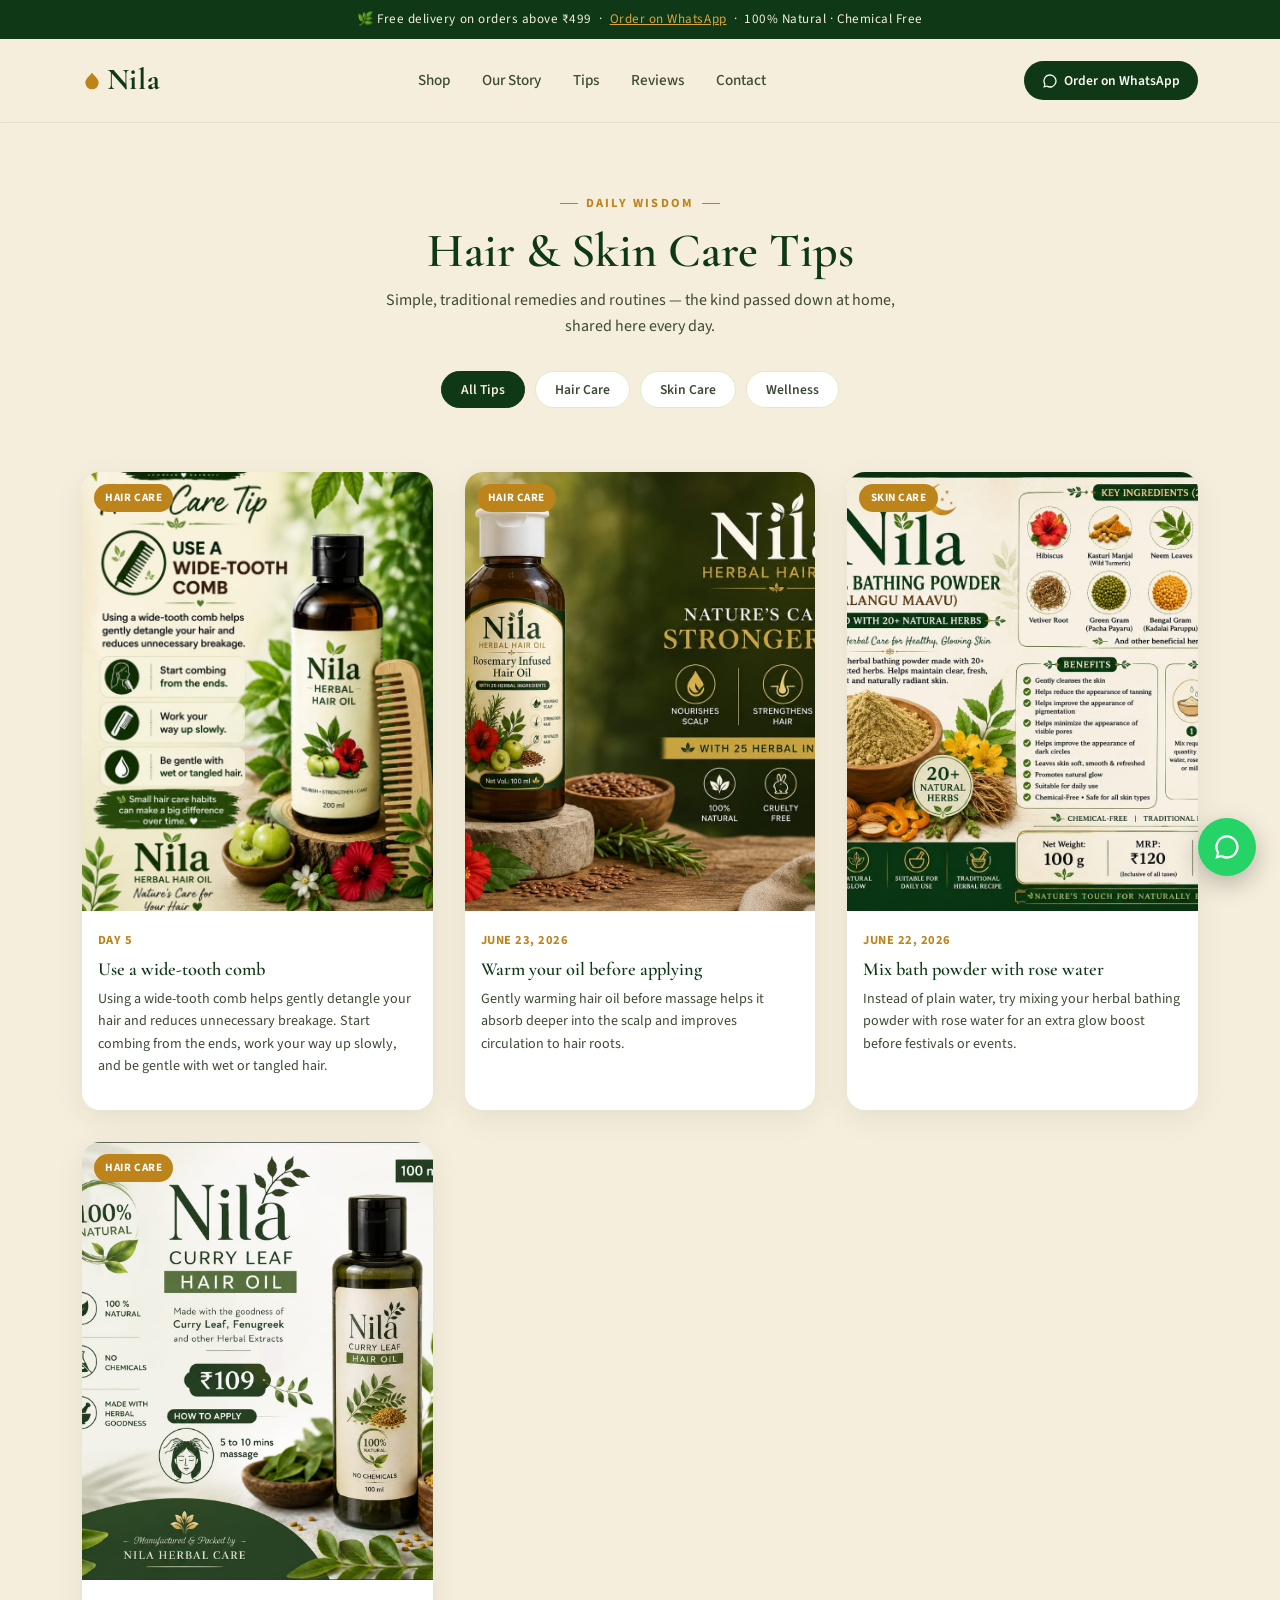
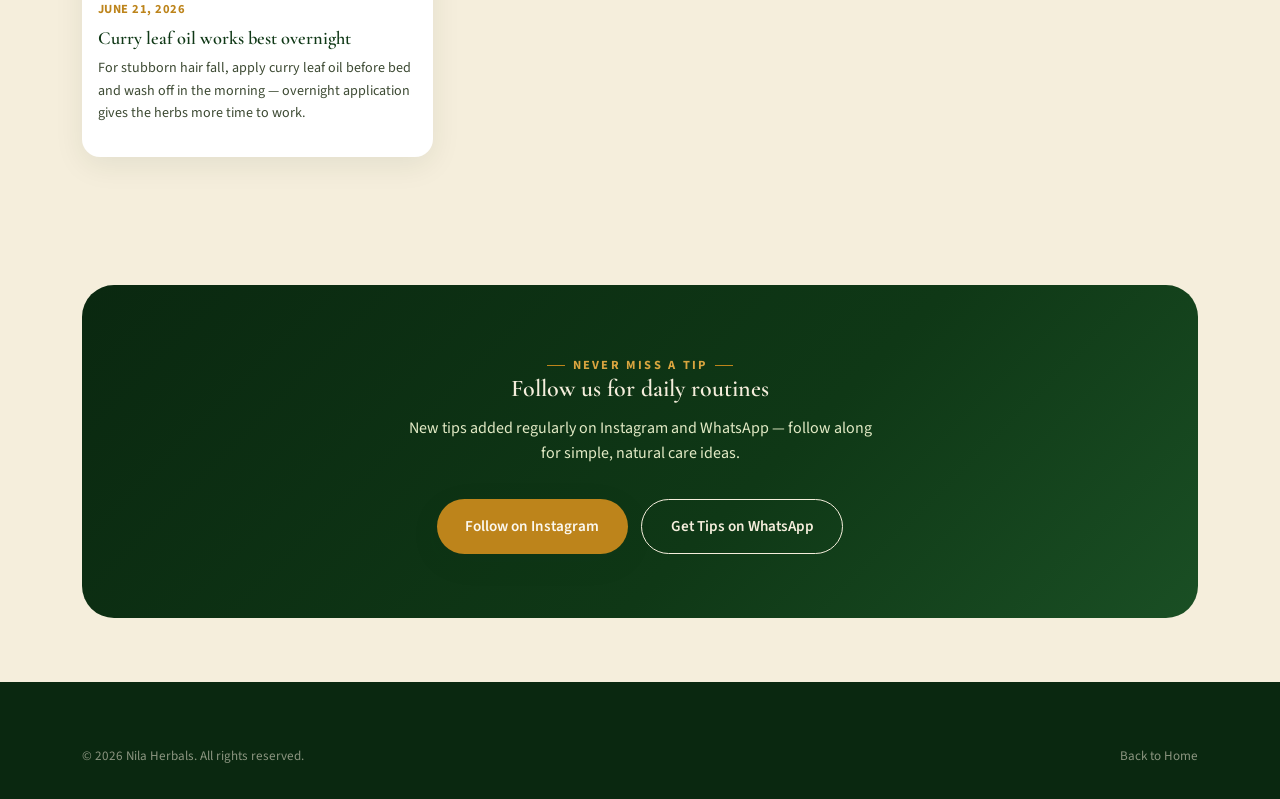
==== tips.html @ 431df072 "Add config.js for centralized contact details, add Contact page with Netlify form, add email to foot" ====
<!DOCTYPE html>
<html lang="en">
<head>
<meta charset="UTF-8">
<meta name="viewport" content="width=device-width, initial-scale=1.0">
<title>Hair & Skin Care Tips | Nila Herbals</title>
<meta name="description" content="Daily natural hair care and skin care tips from Nila Herbals — traditional Ayurvedic wisdom for modern life.">

<link rel="icon" type="image/svg+xml" href="favicon.svg">
<link rel="preconnect" href="https://fonts.googleapis.com">
<link rel="preconnect" href="https://fonts.gstatic.com" crossorigin>
<link href="https://fonts.googleapis.com/css2?family=Cormorant+Garamond:ital,wght@0,500;0,600;0,700;1,500&family=Source+Sans+3:wght@400;500;600;700&display=swap" rel="stylesheet">
<link rel="stylesheet" href="assets/css/style.css">

<style>
  .tips-hero { padding: var(--space-lg) 0 var(--space-md); text-align: center; }
  .tip-filter {
    display: flex; justify-content: center; gap: 0.6rem; flex-wrap: wrap;
    margin-bottom: var(--space-lg);
  }
  .filter-btn {
    padding: 0.5rem 1.2rem; border-radius: 100px;
    border: 1.5px solid var(--sage); background: var(--white);
    font-size: 0.85rem; font-weight: 600; color: var(--ink-soft);
    transition: all 0.2s ease;
  }
  .filter-btn.active, .filter-btn:hover { background: var(--forest); color: var(--cream); border-color: var(--forest); }

  .tips-grid {
    display: grid; grid-template-columns: repeat(3, 1fr); gap: var(--space-md);
  }
  .tip-card {
    background: var(--white); border-radius: var(--radius); overflow: hidden;
    box-shadow: var(--shadow-soft); transition: transform 0.25s ease, box-shadow 0.25s ease;
  }
  .tip-card:hover { transform: translateY(-6px); box-shadow: var(--shadow-lift); }
  .tip-img-wrap { aspect-ratio: 4/5; overflow: hidden; background: var(--sage); position: relative; }
  .tip-img-wrap img { width: 100%; height: 100%; object-fit: cover; }
  .tip-category {
    position: absolute; top: 12px; left: 12px;
    background: var(--gold); color: var(--white); font-size: 0.7rem; font-weight: 700;
    text-transform: uppercase; letter-spacing: 0.05em; padding: 0.3rem 0.7rem; border-radius: 100px;
  }
  .tip-body { padding: var(--space-sm) var(--space-sm) var(--space-md); }
  .tip-date { font-size: 0.78rem; color: var(--gold); font-weight: 700; letter-spacing: 0.04em; text-transform: uppercase; }
  .tip-body h3 { font-size: 1.15rem; margin: 0.4rem 0 0.5rem; }
  .tip-body p { font-size: 0.88rem; color: var(--ink-soft); }

  @media (max-width: 980px) { .tips-grid { grid-template-columns: repeat(2, 1fr); } }
  @media (max-width: 760px) { .tips-grid { grid-template-columns: 1fr; } }
</style>
</head>
<body>

<div class="announce-bar">
  🌿 Free delivery on orders above ₹499 &nbsp;·&nbsp; <a href="#" data-nila="whatsapp">Order on WhatsApp</a> &nbsp;·&nbsp; 100% Natural · Chemical Free
</div>

<header class="site-header">
  <div class="nav-wrap">
    <a href="index.html" class="logo">
      <svg class="leaf-mark" viewBox="0 0 24 24" fill="none" xmlns="http://www.w3.org/2000/svg"><path d="M12 2C9 6 4 9 4 14a8 8 0 0 0 16 0c0-5-5-8-8-12z" fill="currentColor"/></svg>
      Nila
    </a>
    <nav class="nav-links">
      <a href="index.html#products">Shop</a>
      <a href="index.html#why">Our Story</a>
      <a href="tips.html">Tips</a>
      <a href="index.html#reviews">Reviews</a>
      <a href="index.html#footer">Contact</a>
    </nav>
    <div class="nav-actions">
      <a href="#" data-nila="whatsapp" class="btn-whatsapp-nav" target="_blank" rel="noopener">
        <svg viewBox="0 0 24 24" fill="currentColor"><path d="M12 2a10 10 0 0 0-8.6 15.1L2 22l5-1.3A10 10 0 1 0 12 2zm0 18a8 8 0 0 1-4.1-1.1l-.3-.2-3 .8.8-2.9-.2-.3A8 8 0 1 1 12 20z"/></svg>
        Order on WhatsApp
      </a>
      <button class="mobile-toggle" aria-label="Menu">
        <svg viewBox="0 0 24 24" fill="none" stroke="currentColor" stroke-width="2"><path d="M3 12h18M3 6h18M3 18h18"/></svg>
      </button>
    </div>
  </div>
</header>

<section class="tips-hero">
  <div class="container">
    <span class="eyebrow">Daily Wisdom</span>
    <h1 style="font-size: clamp(2.2rem, 4vw, 3rem); margin: 0.6rem 0;">Hair & Skin Care Tips</h1>
    <p style="color: var(--ink-soft); max-width: 540px; margin: 0 auto;">Simple, traditional remedies and routines — the kind passed down at home, shared here every day.</p>
  </div>
</section>

<section style="padding-top: 0;">
  <div class="container">

    <div class="tip-filter">
      <button class="filter-btn active" data-filter="all">All Tips</button>
      <button class="filter-btn" data-filter="hair">Hair Care</button>
      <button class="filter-btn" data-filter="skin">Skin Care</button>
      <button class="filter-btn" data-filter="wellness">Wellness</button>
    </div>

    <!--
      ============================================================
      TO ADD A NEW TIP: copy one .tip-card block below and edit it.
      data-cat must be one of: hair / skin / wellness
      Newest tips should go at the TOP of this grid.
      ============================================================
    -->
    <div class="tips-grid" id="tips-grid">

      <div class="tip-card" data-cat="hair">
        <div class="tip-img-wrap">
          <span class="tip-category">Hair Care</span>
          <img src="assets/images/tips/day5.jpeg" alt="Use a wide-tooth comb hair tip">
        </div>
        <div class="tip-body">
          <span class="tip-date">Day 5</span>
          <h3>Use a wide-tooth comb</h3>
          <p>Using a wide-tooth comb helps gently detangle your hair and reduces unnecessary breakage. Start combing from the ends, work your way up slowly, and be gentle with wet or tangled hair.</p>
        </div>
      </div>

      <div class="tip-card" data-cat="hair">
        <div class="tip-img-wrap">
          <span class="tip-category">Hair Care</span>
          <img src="assets/images/Hair_Oil.jpeg" alt="Hair oil massage tip">
        </div>
        <div class="tip-body">
          <span class="tip-date">June 23, 2026</span>
          <h3>Warm your oil before applying</h3>
          <p>Gently warming hair oil before massage helps it absorb deeper into the scalp and improves circulation to hair roots.</p>
        </div>
      </div>

      <div class="tip-card" data-cat="skin">
        <div class="tip-img-wrap">
          <span class="tip-category">Skin Care</span>
          <img src="assets/images/Bathing_Care.jpeg" alt="Herbal bath powder tip">
        </div>
        <div class="tip-body">
          <span class="tip-date">June 22, 2026</span>
          <h3>Mix bath powder with rose water</h3>
          <p>Instead of plain water, try mixing your herbal bathing powder with rose water for an extra glow boost before festivals or events.</p>
        </div>
      </div>

      <div class="tip-card" data-cat="hair">
        <div class="tip-img-wrap">
          <span class="tip-category">Hair Care</span>
          <img src="assets/images/CurryLeaf_HairOil.jpeg" alt="Curry leaf hair tip">
        </div>
        <div class="tip-body">
          <span class="tip-date">June 21, 2026</span>
          <h3>Curry leaf oil works best overnight</h3>
          <p>For stubborn hair fall, apply curry leaf oil before bed and wash off in the morning — overnight application gives the herbs more time to work.</p>
        </div>
      </div>

    </div>
  </div>
</section>

<div class="container">
  <div class="cta-band">
    <span class="eyebrow" style="color: var(--gold-light);">Never Miss a Tip</span>
    <h2>Follow us for daily routines</h2>
    <p>New tips added regularly on Instagram and WhatsApp — follow along for simple, natural care ideas.</p>
    <div style="display:flex; gap: 0.8rem; justify-content:center; flex-wrap:wrap;">
      <a href="#" data-nila="instagram" target="_blank" rel="noopener" class="btn btn-primary">Follow on Instagram</a>
      <a href="#" data-nila="whatsapp" data-msg="Hi, I'd like to get daily tips" target="_blank" rel="noopener" class="btn btn-outline" style="border-color: var(--cream); color: var(--cream);">Get Tips on WhatsApp</a>
    </div>
  </div>
</div>

<footer class="site-footer" id="footer">
  <div class="container">
    <div class="footer-bottom" style="border-top:none; padding-top:0;">
      <span>© 2026 Nila Herbals. All rights reserved.</span>
      <span><a href="index.html#footer">Back to Home</a></span>
    </div>
  </div>
</footer>

<a href="#" data-nila="whatsapp" class="whatsapp-float" target="_blank" rel="noopener" aria-label="Chat on WhatsApp">
  <svg viewBox="0 0 24 24" fill="currentColor"><path d="M12 2a10 10 0 0 0-8.6 15.1L2 22l5-1.3A10 10 0 1 0 12 2zm0 18a8 8 0 0 1-4.1-1.1l-.3-.2-3 .8.8-2.9-.2-.3A8 8 0 1 1 12 20z"/></svg>
</a>

<script src="assets/js/config.js"></script>
<script src="assets/js/main.js"></script>
<script>
  // Simple tip category filter — no framework needed
  const filterBtns = document.querySelectorAll('.filter-btn');
  const tipCards = document.querySelectorAll('.tip-card');
  filterBtns.forEach(btn => {
    btn.addEventListener('click', () => {
      filterBtns.forEach(b => b.classList.remove('active'));
      btn.classList.add('active');
      const filter = btn.dataset.filter;
      tipCards.forEach(card => {
        card.style.display = (filter === 'all' || card.dataset.cat === filter) ? '' : 'none';
      });
    });
  });
</script>
</body>
</html>
---- assets/css/style.css ----
/* ============================================
   NILA HERBALS — DESIGN SYSTEM
   Colors extracted directly from brand packaging
   ============================================ */

:root {
  /* Brand palette — sampled from actual product artwork */
  --forest: #0F3816;
  --forest-deep: #0A2810;
  --gold: #BD841B;
  --gold-light: #D9A53F;
  --cream: #F5EEDC;
  --cream-soft: #FBF8F0;
  --sage: #E2EAC5;
  --ink: #1A2410;
  --ink-soft: #3D4A33;
  --white: #FFFFFF;

  /* Type */
  --font-display: 'Cormorant Garamond', Georgia, serif;
  --font-body: 'Source Sans 3', -apple-system, sans-serif;

  /* Spacing scale */
  --space-xs: 0.5rem;
  --space-sm: 1rem;
  --space-md: 2rem;
  --space-lg: 4rem;
  --space-xl: 6rem;

  --radius: 18px;
  --shadow-soft: 0 8px 30px rgba(15, 56, 22, 0.08);
  --shadow-lift: 0 16px 40px rgba(15, 56, 22, 0.14);
}

* { margin: 0; padding: 0; box-sizing: border-box; }

html { scroll-behavior: smooth; }

@media (prefers-reduced-motion: reduce) {
  html { scroll-behavior: auto; }
  *, *::before, *::after { animation-duration: 0.01ms !important; transition-duration: 0.01ms !important; }
}

body {
  font-family: var(--font-body);
  color: var(--ink);
  background: var(--cream);
  line-height: 1.6;
  font-size: 16px;
  -webkit-font-smoothing: antialiased;
}

img { max-width: 100%; display: block; }

a { color: inherit; text-decoration: none; }

button { font-family: inherit; cursor: pointer; border: none; background: none; }

:focus-visible {
  outline: 2px solid var(--gold);
  outline-offset: 3px;
}

.container {
  max-width: 1180px;
  margin: 0 auto;
  padding: 0 var(--space-md);
}

h1, h2, h3, h4 {
  font-family: var(--font-display);
  font-weight: 600;
  color: var(--forest);
  line-height: 1.15;
}

.eyebrow {
  display: inline-flex;
  align-items: center;
  gap: 0.5rem;
  font-family: var(--font-body);
  font-size: 0.78rem;
  font-weight: 700;
  letter-spacing: 0.18em;
  text-transform: uppercase;
  color: var(--gold);
}

.eyebrow::before, .eyebrow::after {
  content: '';
  width: 18px;
  height: 1px;
  background: var(--gold);
}

/* ============ LEAF DIVIDER — signature element ============ */
.leaf-divider {
  display: flex;
  align-items: center;
  justify-content: center;
  gap: var(--space-sm);
  margin: var(--space-lg) 0;
  color: var(--gold);
}
.leaf-divider .line {
  flex: 1;
  max-width: 120px;
  height: 1px;
  background: linear-gradient(to var(--dir, right), transparent, currentColor);
}
.leaf-divider .line.left { --dir: left; }
.leaf-divider svg { width: 22px; height: 22px; flex-shrink: 0; }

/* ============ HEADER ============ */
.site-header {
  position: sticky;
  top: 0;
  z-index: 100;
  background: rgba(245, 238, 220, 0.92);
  backdrop-filter: blur(10px);
  border-bottom: 1px solid rgba(15, 56, 22, 0.08);
}

.nav-wrap {
  display: flex;
  align-items: center;
  justify-content: space-between;
  padding: 1.1rem var(--space-md);
  max-width: 1180px;
  margin: 0 auto;
}

.logo {
  font-family: var(--font-display);
  font-size: 1.9rem;
  font-weight: 700;
  color: var(--forest);
  letter-spacing: 0.02em;
  display: flex;
  align-items: center;
  gap: 0.3rem;
}
.logo .leaf-mark { color: var(--gold); width: 20px; height: 20px; }

.nav-links {
  display: flex;
  gap: var(--space-md);
  font-size: 0.95rem;
  font-weight: 500;
}
.nav-links a { position: relative; padding: 0.3rem 0; color: var(--ink-soft); transition: color 0.2s; }
.nav-links a:hover { color: var(--forest); }
.nav-links a::after {
  content: '';
  position: absolute;
  left: 0; bottom: -2px;
  width: 0; height: 2px;
  background: var(--gold);
  transition: width 0.25s ease;
}
.nav-links a:hover::after { width: 100%; }

.nav-actions { display: flex; align-items: center; gap: var(--space-sm); }

.icon-btn {
  width: 38px; height: 38px;
  display: flex; align-items: center; justify-content: center;
  border-radius: 50%;
  color: var(--forest);
  transition: background 0.2s;
}
.icon-btn:hover { background: var(--sage); }
.icon-btn svg { width: 19px; height: 19px; }

.btn-whatsapp-nav {
  display: flex; align-items: center; gap: 0.4rem;
  background: var(--forest);
  color: var(--cream-soft);
  padding: 0.55rem 1.1rem;
  border-radius: 100px;
  font-size: 0.85rem;
  font-weight: 600;
  transition: background 0.2s, transform 0.2s;
}
.btn-whatsapp-nav:hover { background: var(--forest-deep); transform: translateY(-1px); }
.btn-whatsapp-nav svg { width: 16px; height: 16px; }

.mobile-toggle { display: none; }

/* Mobile nav open state — controlled by JS adding .nav-open class */
@media (max-width: 760px) {
  .nav-links {
    display: none;
    position: fixed;
    top: 64px;
    left: 0; right: 0;
    background: var(--cream-soft);
    border-bottom: 2px solid var(--sage);
    padding: 1.5rem 2rem 2rem;
    flex-direction: column;
    gap: 1.4rem;
    z-index: 99;
    box-shadow: 0 8px 24px rgba(15,56,22,0.1);
  }
  .nav-links.nav-open {
    display: flex;
  }
  .nav-links a {
    font-size: 1.1rem;
    padding: 0.4rem 0;
    border-bottom: 1px solid var(--sage);
  }
}

/* ============ HERO ============ */
.hero {
  position: relative;
  padding: var(--space-xl) 0 var(--space-lg);
  overflow: hidden;
}

.hero::before {
  content: '';
  position: absolute;
  top: -10%; right: -8%;
  width: 480px; height: 480px;
  background: radial-gradient(circle, var(--sage) 0%, transparent 70%);
  opacity: 0.6;
  z-index: 0;
}

.hero-grid {
  position: relative;
  z-index: 1;
  display: grid;
  grid-template-columns: 1.1fr 0.9fr;
  gap: var(--space-lg);
  align-items: center;
}

.hero-copy h1 {
  font-size: clamp(2.6rem, 5vw, 3.8rem);
  margin: var(--space-sm) 0 var(--space-sm);
}
.hero-copy h1 em {
  font-style: italic;
  color: var(--gold);
}

.hero-copy p {
  font-size: 1.1rem;
  color: var(--ink-soft);
  max-width: 480px;
  margin-bottom: var(--space-md);
}

.hero-actions { display: flex; gap: var(--space-sm); flex-wrap: wrap; }

.btn {
  display: inline-flex;
  align-items: center;
  gap: 0.5rem;
  padding: 0.9rem 1.8rem;
  border-radius: 100px;
  font-weight: 600;
  font-size: 0.95rem;
  transition: transform 0.2s ease, box-shadow 0.2s ease;
}
.btn-primary {
  background: var(--forest);
  color: var(--cream-soft);
  box-shadow: var(--shadow-soft);
}
.btn-primary:hover { transform: translateY(-2px); box-shadow: var(--shadow-lift); }
.btn-outline {
  border: 1.5px solid var(--forest);
  color: var(--forest);
}
.btn-outline:hover { background: var(--forest); color: var(--cream-soft); }

.hero-trust {
  display: flex;
  gap: var(--space-md);
  margin-top: var(--space-lg);
  flex-wrap: wrap;
}
.trust-item { display: flex; align-items: center; gap: 0.5rem; font-size: 0.85rem; color: var(--ink-soft); font-weight: 600;}
.trust-item svg { width: 18px; height: 18px; color: var(--gold); flex-shrink: 0; }

.hero-visual {
  position: relative;
  display: flex;
  justify-content: center;
}
.hero-visual img {
  border-radius: var(--radius);
  box-shadow: var(--shadow-lift);
  max-height: 520px;
  width: auto;
  object-fit: cover;
}
.hero-badge {
  position: absolute;
  bottom: -18px; left: -18px;
  background: var(--gold);
  color: var(--white);
  width: 92px; height: 92px;
  border-radius: 50%;
  display: flex;
  flex-direction: column;
  align-items: center;
  justify-content: center;
  text-align: center;
  font-family: var(--font-display);
  font-weight: 700;
  font-size: 0.8rem;
  line-height: 1.1;
  box-shadow: var(--shadow-soft);
  transform: rotate(-8deg);
}
.hero-badge strong { font-size: 1.4rem; }

/* ============ SECTION GENERAL ============ */
section { padding: var(--space-lg) 0; }
.section-head {
  text-align: center;
  max-width: 600px;
  margin: 0 auto var(--space-lg);
}
.section-head h2 { font-size: clamp(2rem, 4vw, 2.6rem); margin-top: 0.6rem; }
.section-head p { color: var(--ink-soft); margin-top: 0.8rem; }

/* ============ WHY CHOOSE ============ */
.why-grid {
  display: grid;
  grid-template-columns: repeat(4, 1fr);
  gap: var(--space-md);
}
.why-card {
  background: var(--white);
  border-radius: var(--radius);
  padding: var(--space-md) var(--space-sm);
  text-align: center;
  box-shadow: var(--shadow-soft);
  transition: transform 0.25s ease, box-shadow 0.25s ease;
}
.why-card:hover { transform: translateY(-6px); box-shadow: var(--shadow-lift); }
.why-icon {
  width: 56px; height: 56px;
  margin: 0 auto var(--space-sm);
  background: var(--sage);
  border-radius: 50%;
  display: flex; align-items: center; justify-content: center;
  color: var(--forest);
}
.why-icon svg { width: 26px; height: 26px; }
.why-card h3 { font-size: 1.15rem; margin-bottom: 0.4rem; }
.why-card p { font-size: 0.9rem; color: var(--ink-soft); }

/* ============ PRODUCTS ============ */
.product-grid {
  display: grid;
  grid-template-columns: repeat(3, 1fr);
  gap: var(--space-md);
}

.product-card {
  background: var(--white);
  border-radius: var(--radius);
  overflow: hidden;
  box-shadow: var(--shadow-soft);
  transition: transform 0.3s ease, box-shadow 0.3s ease;
  display: flex;
  flex-direction: column;
}
.product-card:hover { transform: translateY(-8px); box-shadow: var(--shadow-lift); }

.product-img-wrap {
  position: relative;
  aspect-ratio: 1 / 1;
  overflow: hidden;
  background: var(--sage);
}
.product-img-wrap img {
  width: 100%; height: 100%;
  object-fit: cover;
  transition: transform 0.4s ease;
}
.product-card:hover .product-img-wrap img { transform: scale(1.05); }

.product-tag {
  position: absolute;
  top: 12px; left: 12px;
  background: var(--gold);
  color: var(--white);
  font-size: 0.7rem;
  font-weight: 700;
  letter-spacing: 0.05em;
  text-transform: uppercase;
  padding: 0.3rem 0.7rem;
  border-radius: 100px;
}

.product-body { padding: var(--space-sm) var(--space-sm) var(--space-md); flex: 1; display: flex; flex-direction: column; }
.product-body h3 { font-size: 1.3rem; margin-bottom: 0.3rem; }
.product-body .product-sub { font-size: 0.85rem; color: var(--ink-soft); margin-bottom: 0.7rem; }
.product-body .product-benefits {
  list-style: none;
  font-size: 0.85rem;
  color: var(--ink-soft);
  margin-bottom: var(--space-sm);
  flex: 1;
}
.product-body .product-benefits li { display: flex; gap: 0.5rem; margin-bottom: 0.35rem; align-items: flex-start; }
.product-body .product-benefits li svg { width: 14px; height: 14px; color: var(--gold); margin-top: 3px; flex-shrink: 0; }

.product-footer {
  display: flex;
  align-items: center;
  justify-content: space-between;
  margin-top: auto;
  padding-top: var(--space-sm);
  border-top: 1px solid var(--sage);
}
.product-price { font-family: var(--font-display); font-size: 1.4rem; font-weight: 700; color: var(--forest); }
.product-price .size { font-family: var(--font-body); font-size: 0.78rem; color: var(--ink-soft); font-weight: 400; display: block; }

.btn-small {
  display: inline-flex; align-items: center; gap: 0.4rem;
  background: var(--forest);
  color: var(--cream-soft);
  padding: 0.55rem 1.1rem;
  border-radius: 100px;
  font-size: 0.82rem;
  font-weight: 600;
  transition: background 0.2s;
}
.btn-small:hover { background: var(--forest-deep); }
.btn-small svg { width: 14px; height: 14px; }

/* ============ INGREDIENT BADGES ============ */
.ingredients-section { background: var(--sage); border-radius: 32px; margin: var(--space-lg) auto; max-width: 1180px; padding: var(--space-lg) var(--space-md); }
.ingredient-badges {
  display: flex;
  justify-content: center;
  flex-wrap: wrap;
  gap: var(--space-md);
}
.ingredient-badge {
  display: flex;
  flex-direction: column;
  align-items: center;
  gap: 0.6rem;
  width: 110px;
  text-align: center;
}
.ingredient-circle {
  width: 84px; height: 84px;
  border-radius: 50%;
  background: var(--white);
  border: 2px solid var(--gold-light);
  display: flex; align-items: center; justify-content: center;
  font-size: 2rem;
  box-shadow: var(--shadow-soft);
}
.ingredient-badge span { font-size: 0.8rem; font-weight: 600; color: var(--forest); }

/* ============ TESTIMONIALS ============ */
.testimonial-grid {
  display: grid;
  grid-template-columns: repeat(3, 1fr);
  gap: var(--space-md);
}
.testimonial-card {
  background: var(--white);
  border-radius: var(--radius);
  padding: var(--space-md);
  box-shadow: var(--shadow-soft);
}
.stars { color: var(--gold); margin-bottom: var(--space-sm); font-size: 1.1rem; }
.testimonial-card p { font-style: italic; color: var(--ink-soft); margin-bottom: var(--space-sm); }
.testimonial-author { font-weight: 700; font-size: 0.9rem; color: var(--forest); }
.testimonial-loc { font-size: 0.8rem; color: var(--ink-soft); }

/* ============ NEWSLETTER / WHATSAPP CTA ============ */
.cta-band {
  background: var(--forest);
  border-radius: 32px;
  margin: var(--space-lg) auto;
  max-width: 1180px;
  padding: var(--space-lg) var(--space-md);
  text-align: center;
  position: relative;
  overflow: hidden;
}
.cta-band h2 { color: var(--cream); }
.cta-band p { color: var(--sage); max-width: 480px; margin: 0.8rem auto var(--space-md); }
.cta-band .btn-primary { background: var(--gold); }
.cta-band .btn-primary:hover { background: var(--gold-light); }

/* ============ FOOTER ============ */
.site-footer {
  background: var(--forest-deep);
  color: var(--cream-soft);
  padding: var(--space-lg) 0 var(--space-md);
  margin-top: var(--space-lg);
}
.footer-grid {
  display: grid;
  grid-template-columns: 1.5fr 1fr 1fr 1fr;
  gap: var(--space-md);
  margin-bottom: var(--space-lg);
}
.footer-col h4 { color: var(--cream-soft); font-size: 1rem; margin-bottom: var(--space-sm); font-family: var(--font-body); font-weight: 700; letter-spacing: 0.03em; }
.footer-col .logo { color: var(--cream); margin-bottom: var(--space-sm); }
.footer-col p { color: rgba(245,238,220,0.65); font-size: 0.88rem; }
.footer-col ul { list-style: none; display: flex; flex-direction: column; gap: 0.55rem; }
.footer-col a { color: rgba(245,238,220,0.75); font-size: 0.88rem; transition: color 0.2s; }
.footer-col a:hover { color: var(--gold-light); }
.footer-social { display: flex; gap: 0.7rem; margin-top: var(--space-sm); }
.footer-social a {
  width: 36px; height: 36px;
  border-radius: 50%;
  background: rgba(245,238,220,0.1);
  display: flex; align-items: center; justify-content: center;
}
.footer-social a:hover { background: var(--gold); }
.footer-social svg { width: 16px; height: 16px; }
.footer-bottom {
  border-top: 1px solid rgba(245,238,220,0.12);
  padding-top: var(--space-sm);
  display: flex;
  justify-content: space-between;
  flex-wrap: wrap;
  gap: var(--space-sm);
  font-size: 0.82rem;
  color: rgba(245,238,220,0.55);
}
.footer-bottom a { color: rgba(245,238,220,0.55); }
.footer-bottom a:hover { color: var(--gold-light); }

/* ============ WHATSAPP FLOAT BUTTON ============ */
.whatsapp-float {
  position: fixed;
  bottom: 24px; right: 24px;
  z-index: 200;
  width: 58px; height: 58px;
  background: #25D366;
  border-radius: 50%;
  display: flex; align-items: center; justify-content: center;
  box-shadow: 0 8px 24px rgba(0,0,0,0.25);
  transition: transform 0.2s ease;
}
.whatsapp-float:hover { transform: scale(1.08); }
.whatsapp-float svg { width: 28px; height: 28px; color: white; }

/* ============ RESPONSIVE ============ */
@media (max-width: 980px) {
  .why-grid { grid-template-columns: repeat(2, 1fr); }
  .product-grid { grid-template-columns: repeat(2, 1fr); }
  .testimonial-grid { grid-template-columns: 1fr; }
  .footer-grid { grid-template-columns: 1fr 1fr; }
}

@media (max-width: 760px) {
  .nav-links { display: none; }
  .mobile-toggle {
    display: flex; align-items: center; justify-content: center;
    width: 38px; height: 38px;
    color: var(--forest);
  }
  .mobile-toggle svg { width: 24px; height: 24px; }
  .hero-grid { grid-template-columns: 1fr; }
  .hero-visual { order: -1; }
  .hero-copy p { max-width: 100%; }
  .why-grid { grid-template-columns: 1fr 1fr; }
  .product-grid { grid-template-columns: 1fr; }
  .footer-grid { grid-template-columns: 1fr; gap: var(--space-lg); }
  .ingredient-badges { gap: var(--space-sm); }
  .ingredient-badge { width: 80px; }
  .ingredient-circle { width: 64px; height: 64px; font-size: 1.5rem; }
}
/* ============ PREMIUM UPGRADES ============ */

/* Announcement bar */
.announce-bar {
  background: var(--forest);
  color: var(--cream);
  text-align: center;
  padding: 0.55rem 1rem;
  font-size: 0.82rem;
  letter-spacing: 0.04em;
}
.announce-bar a { color: var(--gold-light); text-decoration: underline; }

/* Richer hero */
.hero {
  background:
    radial-gradient(ellipse 60% 50% at 80% 50%, rgba(226,234,197,0.35) 0%, transparent 70%),
    radial-gradient(ellipse 40% 60% at 10% 80%, rgba(15,56,22,0.06) 0%, transparent 60%),
    var(--cream);
}

.hero-copy h1 { letter-spacing: -0.02em; }

/* Floating stats strip */
.hero-stats {
  display: flex;
  gap: 0;
  margin-top: var(--space-lg);
  background: var(--white);
  border-radius: 16px;
  box-shadow: var(--shadow-soft);
  overflow: hidden;
  max-width: 480px;
}
.stat-item {
  flex: 1;
  text-align: center;
  padding: 1rem 0.5rem;
  border-right: 1px solid var(--sage);
  position: relative;
}
.stat-item:last-child { border-right: none; }
.stat-num {
  font-family: var(--font-display);
  font-size: 1.6rem;
  font-weight: 700;
  color: var(--forest);
  display: block;
  line-height: 1;
}
.stat-label {
  font-size: 0.72rem;
  color: var(--ink-soft);
  text-transform: uppercase;
  letter-spacing: 0.08em;
  margin-top: 0.3rem;
  display: block;
}

/* Product cards — elevated */
.product-card { position: relative; }
.product-card::before {
  content: '';
  position: absolute;
  inset: 0;
  border-radius: var(--radius);
  border: 1px solid transparent;
  transition: border-color 0.3s ease;
  z-index: 1;
  pointer-events: none;
}
.product-card:hover::before { border-color: var(--gold-light); }

/* Ingredients — richer layout */
.ingredients-section {
  background: linear-gradient(135deg, var(--sage) 0%, #d4deb0 100%);
}
.ingredient-circle {
  transition: transform 0.25s ease, box-shadow 0.25s ease;
}
.ingredient-badge:hover .ingredient-circle {
  transform: scale(1.1) translateY(-4px);
  box-shadow: var(--shadow-lift);
}

/* How to use — new section */
.how-to-section { background: var(--forest); padding: var(--space-lg) 0; }
.how-to-section .section-head h2 { color: var(--cream); }
.how-to-section .section-head p { color: var(--sage); }
.how-to-section .eyebrow { color: var(--gold-light); }
.how-to-section .eyebrow::before,
.how-to-section .eyebrow::after { background: var(--gold-light); }

.steps-grid {
  display: grid;
  grid-template-columns: repeat(3, 1fr);
  gap: var(--space-md);
  position: relative;
}
.steps-grid::before {
  content: '';
  position: absolute;
  top: 44px;
  left: 16%;
  right: 16%;
  height: 1px;
  background: linear-gradient(to right, transparent, var(--gold), transparent);
}
.step-card {
  text-align: center;
  padding: var(--space-md);
  position: relative;
}
.step-num {
  width: 52px; height: 52px;
  border-radius: 50%;
  background: var(--gold);
  color: var(--white);
  font-family: var(--font-display);
  font-size: 1.4rem;
  font-weight: 700;
  display: flex; align-items: center; justify-content: center;
  margin: 0 auto var(--space-sm);
  position: relative;
  z-index: 1;
}
.step-card h3 { color: var(--cream); font-size: 1.1rem; margin-bottom: 0.4rem; }
.step-card p { color: var(--sage); font-size: 0.9rem; }

/* Instagram strip placeholder */
.instagram-strip { padding: var(--space-lg) 0; background: var(--cream-soft); }
.insta-grid {
  display: grid;
  grid-template-columns: repeat(5, 1fr);
  gap: 0.5rem;
}
.insta-thumb {
  aspect-ratio: 1;
  background: var(--sage);
  border-radius: 12px;
  display: flex;
  align-items: center;
  justify-content: center;
  font-size: 2rem;
  color: var(--forest);
  overflow: hidden;
  cursor: pointer;
  transition: opacity 0.2s;
}
.insta-thumb:hover { opacity: 0.8; }
.insta-thumb img { width: 100%; height: 100%; object-fit: cover; border-radius: 12px; }

/* Sticky add to cart bar (future use, hidden now) */
.sticky-bar {
  position: fixed;
  bottom: 0; left: 0; right: 0;
  background: var(--white);
  border-top: 1px solid var(--sage);
  padding: 0.8rem var(--space-md);
  display: none;
  align-items: center;
  justify-content: space-between;
  z-index: 150;
  box-shadow: 0 -4px 16px rgba(15,56,22,0.08);
}

/* Testimonial upgrade — verified badge */
.testimonial-card { position: relative; }
.verified-badge {
  position: absolute;
  top: var(--space-sm); right: var(--space-sm);
  background: var(--sage);
  color: var(--forest);
  font-size: 0.7rem;
  font-weight: 700;
  padding: 0.2rem 0.5rem;
  border-radius: 100px;
  letter-spacing: 0.05em;
}

/* CTA band upgrade */
.cta-band {
  background: linear-gradient(135deg, var(--forest-deep) 0%, var(--forest) 60%, #1a4f24 100%);
}

/* Policy links bar */
.policy-bar {
  background: var(--sage);
  padding: var(--space-sm) 0;
}
.policy-links {
  display: flex;
  justify-content: center;
  flex-wrap: wrap;
  gap: var(--space-md);
}
.policy-links a {
  font-size: 0.82rem;
  color: var(--ink-soft);
  display: flex;
  align-items: center;
  gap: 0.4rem;
  font-weight: 600;
}
.policy-links a:hover { color: var(--forest); }
.policy-links svg { width: 16px; height: 16px; color: var(--gold); }

/* Responsive extras */
@media (max-width: 980px) {
  .steps-grid { grid-template-columns: 1fr; }
  .steps-grid::before { display: none; }
  .insta-grid { grid-template-columns: repeat(3, 1fr); }
}

@media (max-width: 760px) {
  .hero-stats { flex-wrap: wrap; }
  .stat-item { flex: 1 1 33%; }
  .insta-grid { grid-template-columns: repeat(2, 1fr); }
}
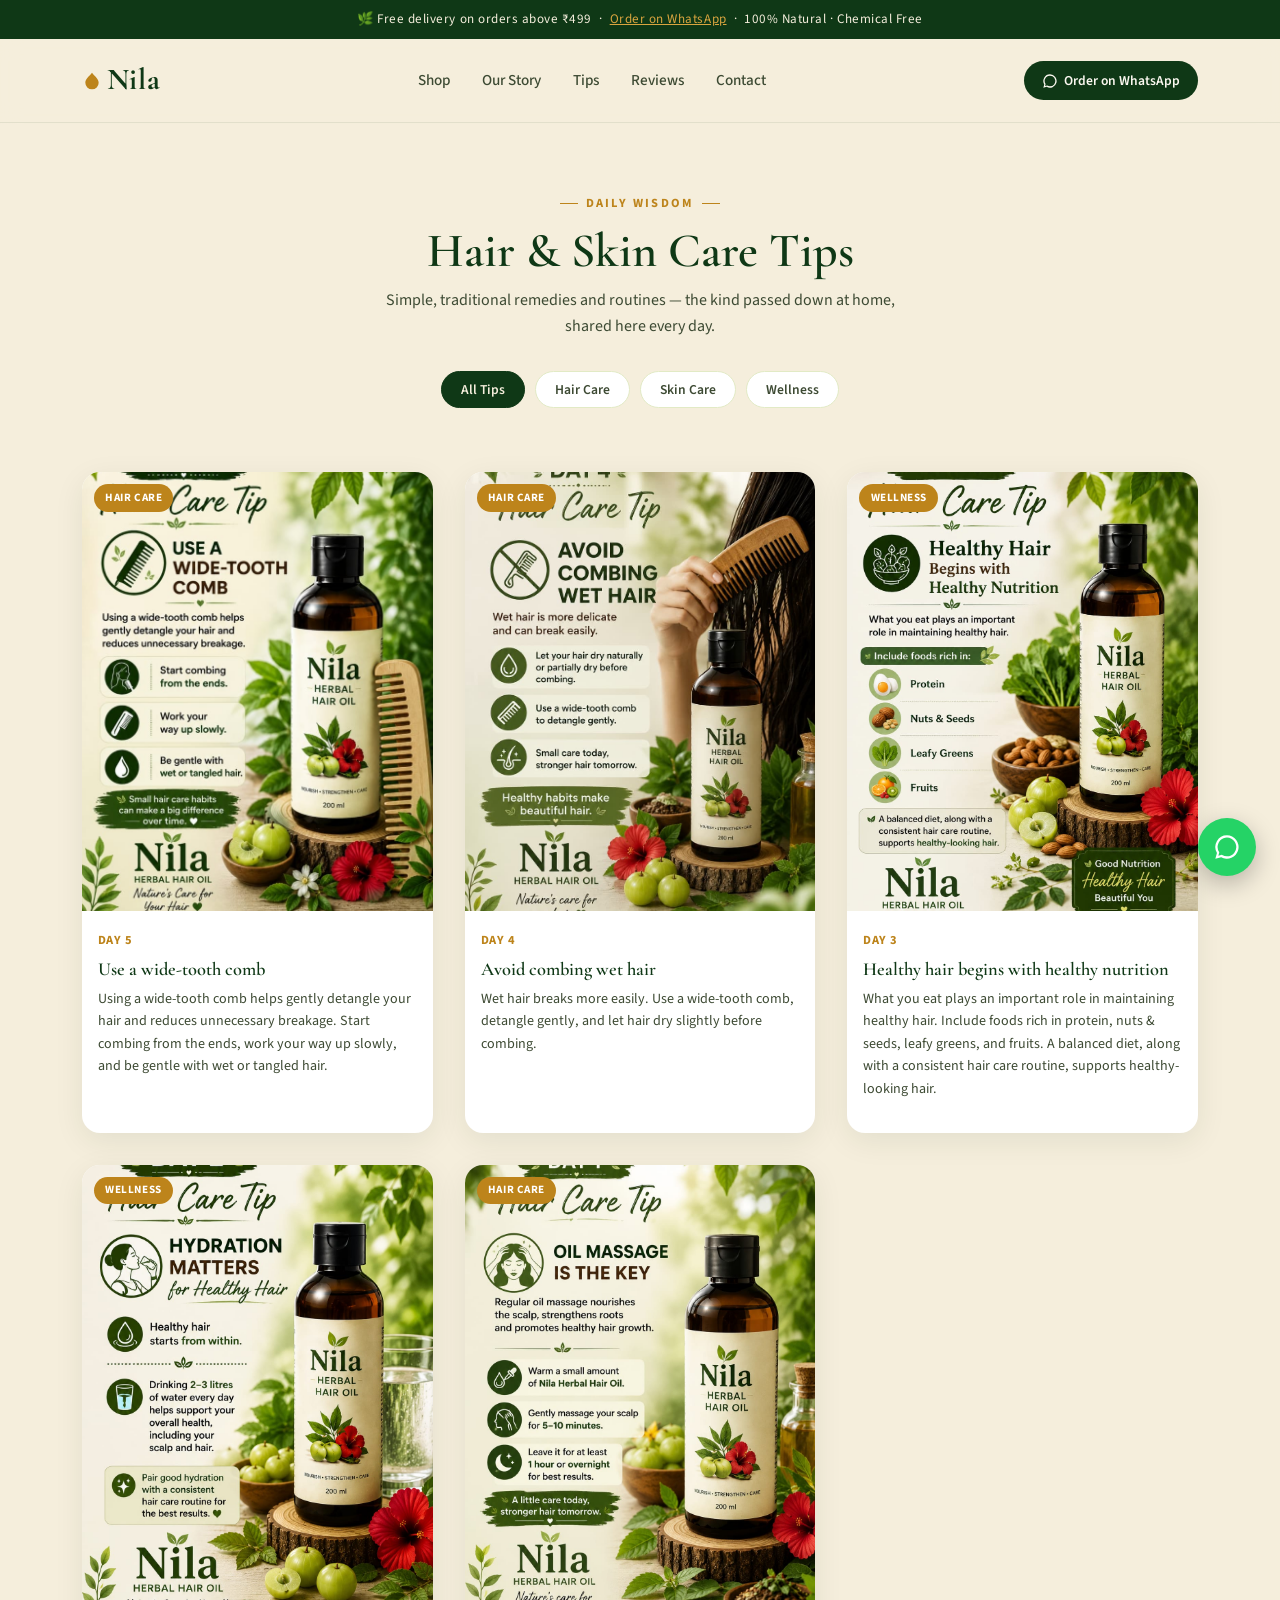
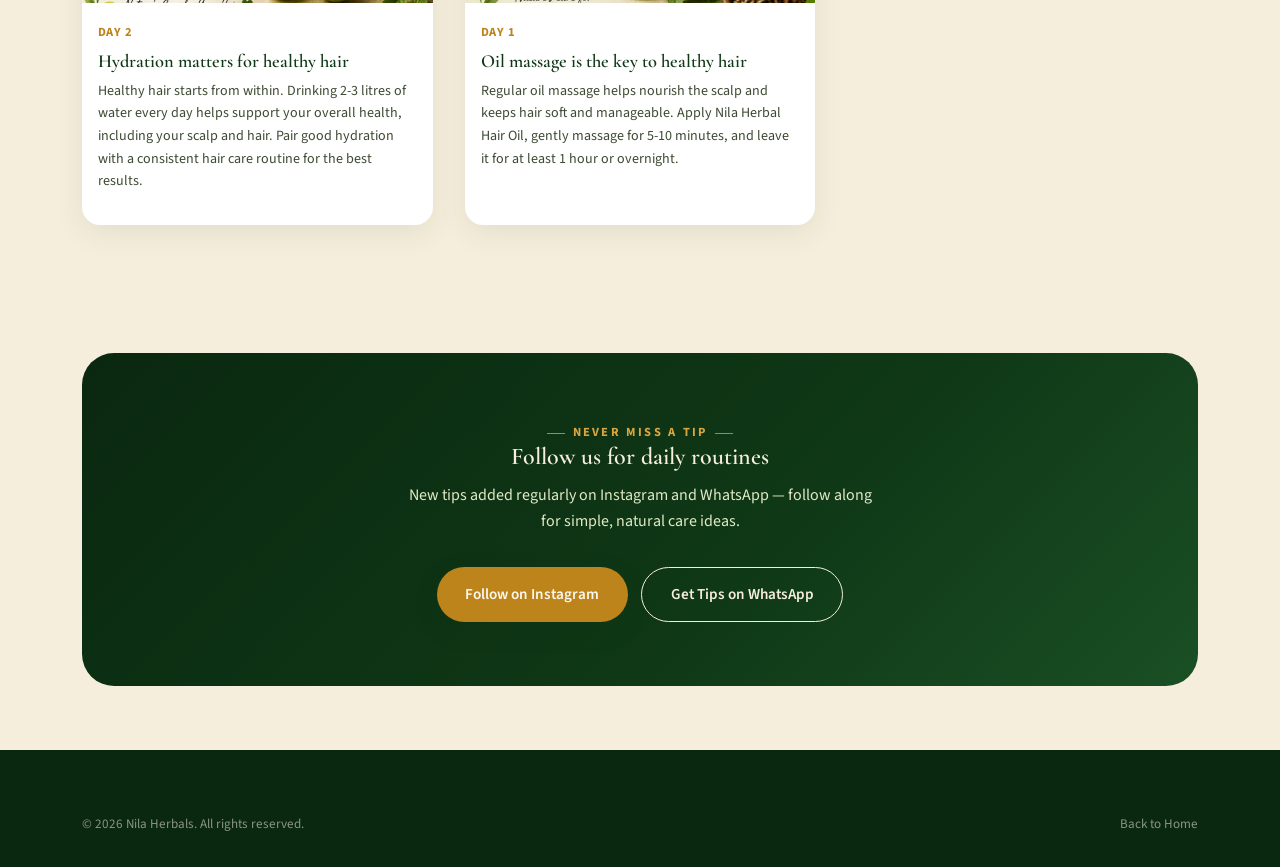
==== commit ec5d9052: "Add dynamic tips-data.json system, contact instructions" ====
--- a/tips.html
+++ b/tips.html
@@ -101,61 +101,12 @@
 
     <!--
       ============================================================
-      TO ADD A NEW TIP: copy one .tip-card block below and edit it.
-      data-cat must be one of: hair / skin / wellness
-      Newest tips should go at the TOP of this grid.
+      Tip cards load automatically from tips-data.json — see
+      HOW-TO-ADD-TIPS.txt for the no-code way to add new tips.
       ============================================================
     -->
     <div class="tips-grid" id="tips-grid">
-
-      <div class="tip-card" data-cat="hair">
-        <div class="tip-img-wrap">
-          <span class="tip-category">Hair Care</span>
-          <img src="assets/images/tips/day5.jpeg" alt="Use a wide-tooth comb hair tip">
-        </div>
-        <div class="tip-body">
-          <span class="tip-date">Day 5</span>
-          <h3>Use a wide-tooth comb</h3>
-          <p>Using a wide-tooth comb helps gently detangle your hair and reduces unnecessary breakage. Start combing from the ends, work your way up slowly, and be gentle with wet or tangled hair.</p>
-        </div>
-      </div>
-
-      <div class="tip-card" data-cat="hair">
-        <div class="tip-img-wrap">
-          <span class="tip-category">Hair Care</span>
-          <img src="assets/images/Hair_Oil.jpeg" alt="Hair oil massage tip">
-        </div>
-        <div class="tip-body">
-          <span class="tip-date">June 23, 2026</span>
-          <h3>Warm your oil before applying</h3>
-          <p>Gently warming hair oil before massage helps it absorb deeper into the scalp and improves circulation to hair roots.</p>
-        </div>
-      </div>
-
-      <div class="tip-card" data-cat="skin">
-        <div class="tip-img-wrap">
-          <span class="tip-category">Skin Care</span>
-          <img src="assets/images/Bathing_Care.jpeg" alt="Herbal bath powder tip">
-        </div>
-        <div class="tip-body">
-          <span class="tip-date">June 22, 2026</span>
-          <h3>Mix bath powder with rose water</h3>
-          <p>Instead of plain water, try mixing your herbal bathing powder with rose water for an extra glow boost before festivals or events.</p>
-        </div>
-      </div>
-
-      <div class="tip-card" data-cat="hair">
-        <div class="tip-img-wrap">
-          <span class="tip-category">Hair Care</span>
-          <img src="assets/images/CurryLeaf_HairOil.jpeg" alt="Curry leaf hair tip">
-        </div>
-        <div class="tip-body">
-          <span class="tip-date">June 21, 2026</span>
-          <h3>Curry leaf oil works best overnight</h3>
-          <p>For stubborn hair fall, apply curry leaf oil before bed and wash off in the morning — overnight application gives the herbs more time to work.</p>
-        </div>
-      </div>
-
+      <p style="text-align:center; grid-column: 1/-1; color: var(--ink-soft);">Loading tips...</p>
     </div>
   </div>
 </section>
@@ -188,17 +139,50 @@
 <script src="assets/js/config.js"></script>
 <script src="assets/js/main.js"></script>
 <script>
-  // Simple tip category filter — no framework needed
-  const filterBtns = document.querySelectorAll('.filter-btn');
-  const tipCards = document.querySelectorAll('.tip-card');
-  filterBtns.forEach(btn => {
+  const categoryLabels = { hair: 'Hair Care', skin: 'Skin Care', wellness: 'Wellness' };
+  const tipsGrid = document.getElementById('tips-grid');
+  let allTips = [];
+
+  function renderTips(filter) {
+    const list = filter === 'all' ? allTips : allTips.filter(t => t.category === filter);
+    if (list.length === 0) {
+      tipsGrid.innerHTML = '<p style="text-align:center; grid-column: 1/-1; color: var(--ink-soft);">No tips in this category yet — check back soon!</p>';
+      return;
+    }
+    tipsGrid.innerHTML = list.map(tip => `
+      <div class="tip-card">
+        <div class="tip-img-wrap">
+          <span class="tip-category">${categoryLabels[tip.category] || tip.category}</span>
+          <img src="${tip.image}" alt="${tip.heading}" loading="lazy">
+        </div>
+        <div class="tip-body">
+          <span class="tip-date">${tip.day}</span>
+          <h3>${tip.heading}</h3>
+          <p>${tip.text}</p>
+        </div>
+      </div>
+    `).join('');
+  }
+
+  fetch('tips-data.json')
+    .then(res => {
+      if (!res.ok) throw new Error('Could not load tips');
+      return res.json();
+    })
+    .then(data => {
+      allTips = data;
+      renderTips('all');
+    })
+    .catch(err => {
+      console.error('Tips load error:', err);
+      tipsGrid.innerHTML = '<p style="text-align:center; grid-column: 1/-1; color: var(--ink-soft);">Tips are loading — please refresh in a moment.</p>';
+    });
+
+  document.querySelectorAll('.filter-btn').forEach(btn => {
     btn.addEventListener('click', () => {
-      filterBtns.forEach(b => b.classList.remove('active'));
+      document.querySelectorAll('.filter-btn').forEach(b => b.classList.remove('active'));
       btn.classList.add('active');
-      const filter = btn.dataset.filter;
-      tipCards.forEach(card => {
-        card.style.display = (filter === 'all' || card.dataset.cat === filter) ? '' : 'none';
-      });
+      renderTips(btn.dataset.filter);
     });
   });
 </script>
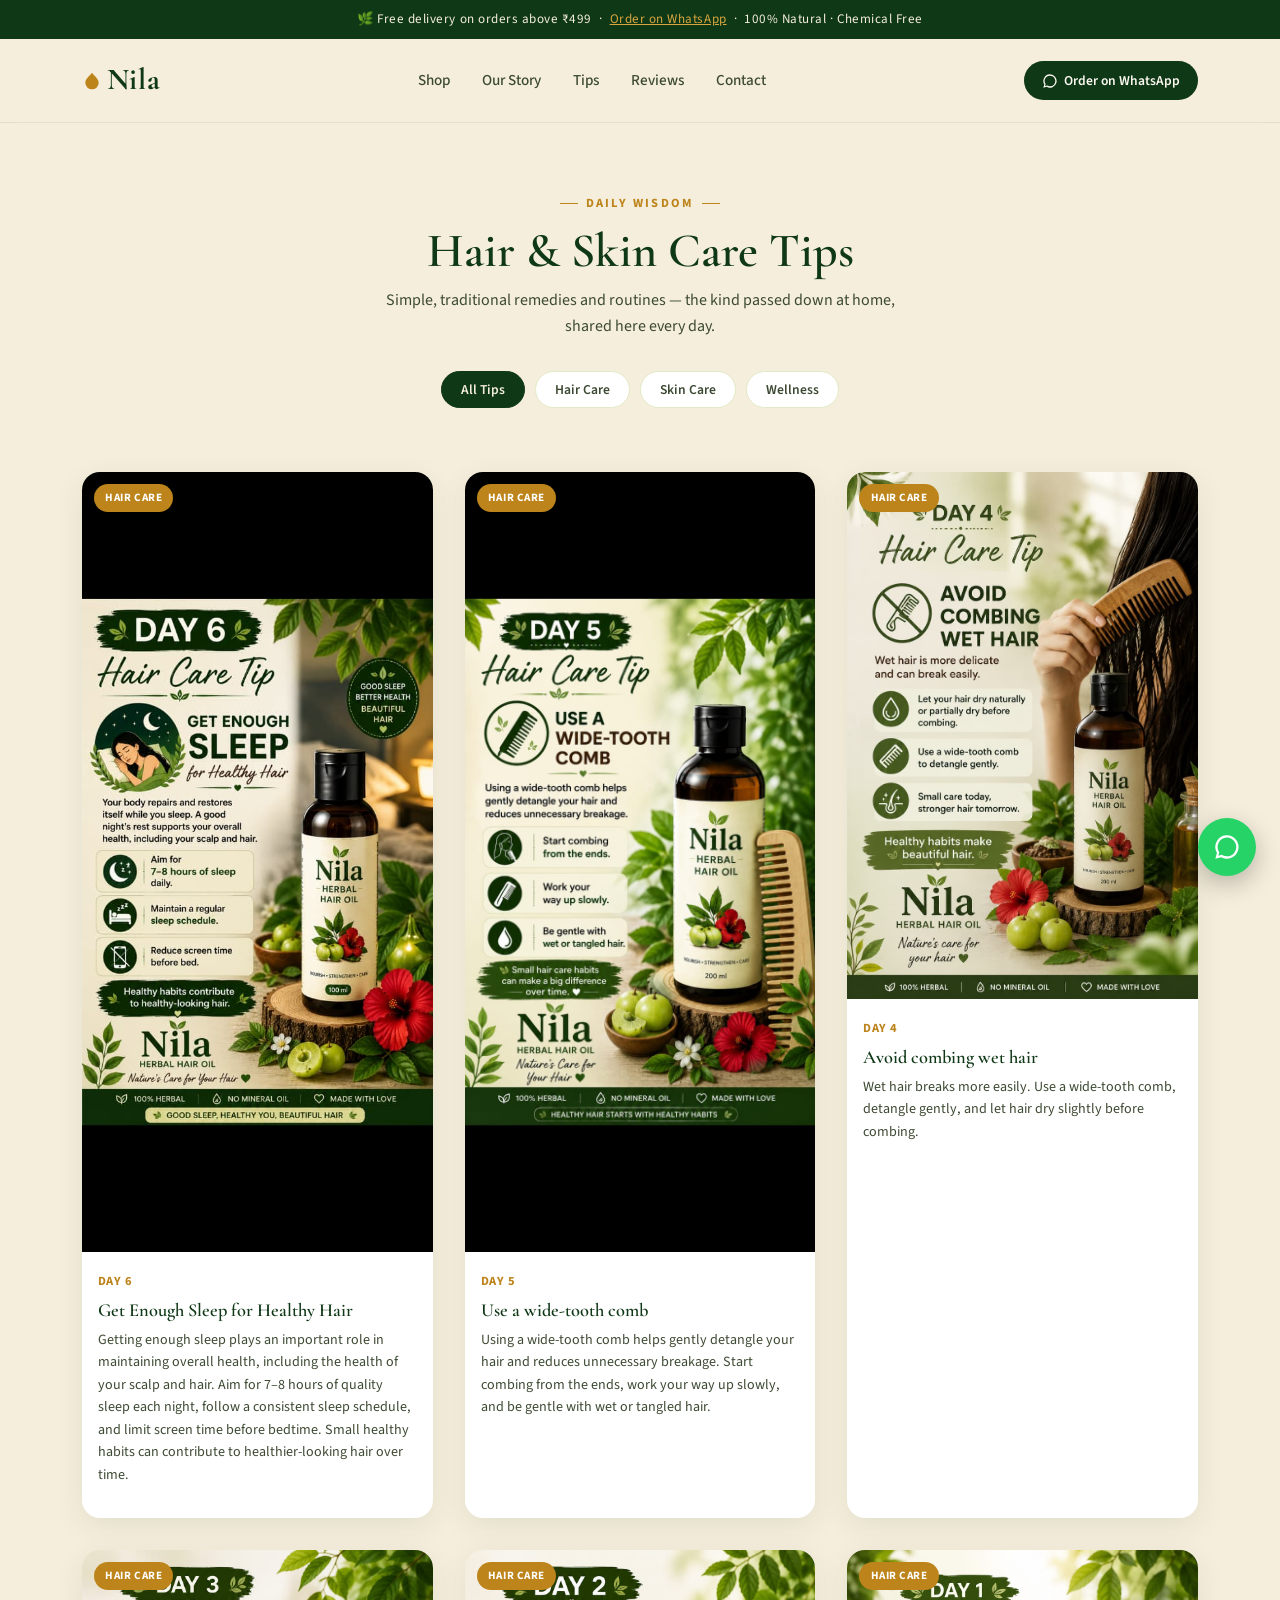
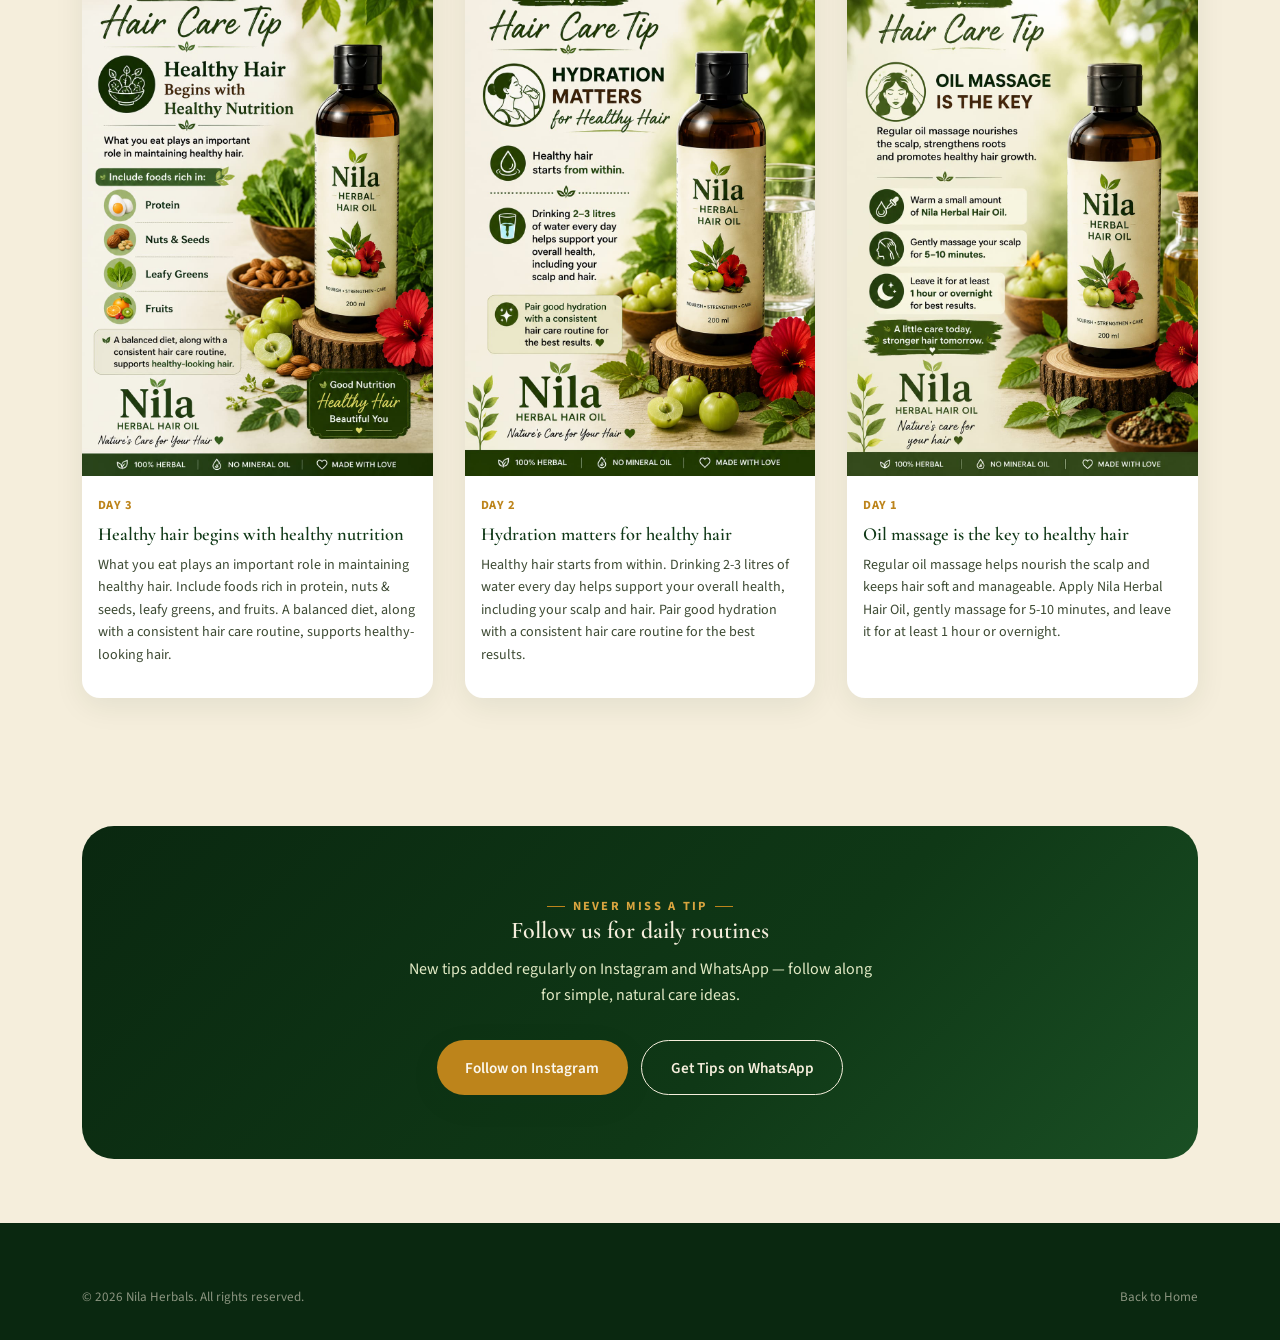
==== commit d64ae36d: "Fix tip image cropping — switch to object-fit contain so full graphics show without cutting off text" ====
--- a/tips.html
+++ b/tips.html
@@ -34,8 +34,11 @@
     box-shadow: var(--shadow-soft); transition: transform 0.25s ease, box-shadow 0.25s ease;
   }
   .tip-card:hover { transform: translateY(-6px); box-shadow: var(--shadow-lift); }
-  .tip-img-wrap { aspect-ratio: 4/5; overflow: hidden; background: var(--sage); position: relative; }
-  .tip-img-wrap img { width: 100%; height: 100%; object-fit: cover; }
+  .tip-img-wrap {
+    overflow: hidden; background: var(--sage); position: relative;
+    display: flex; align-items: center; justify-content: center;
+  }
+  .tip-img-wrap img { width: 100%; height: auto; display: block; object-fit: contain; }
   .tip-category {
     position: absolute; top: 12px; left: 12px;
     background: var(--gold); color: var(--white); font-size: 0.7rem; font-weight: 700;
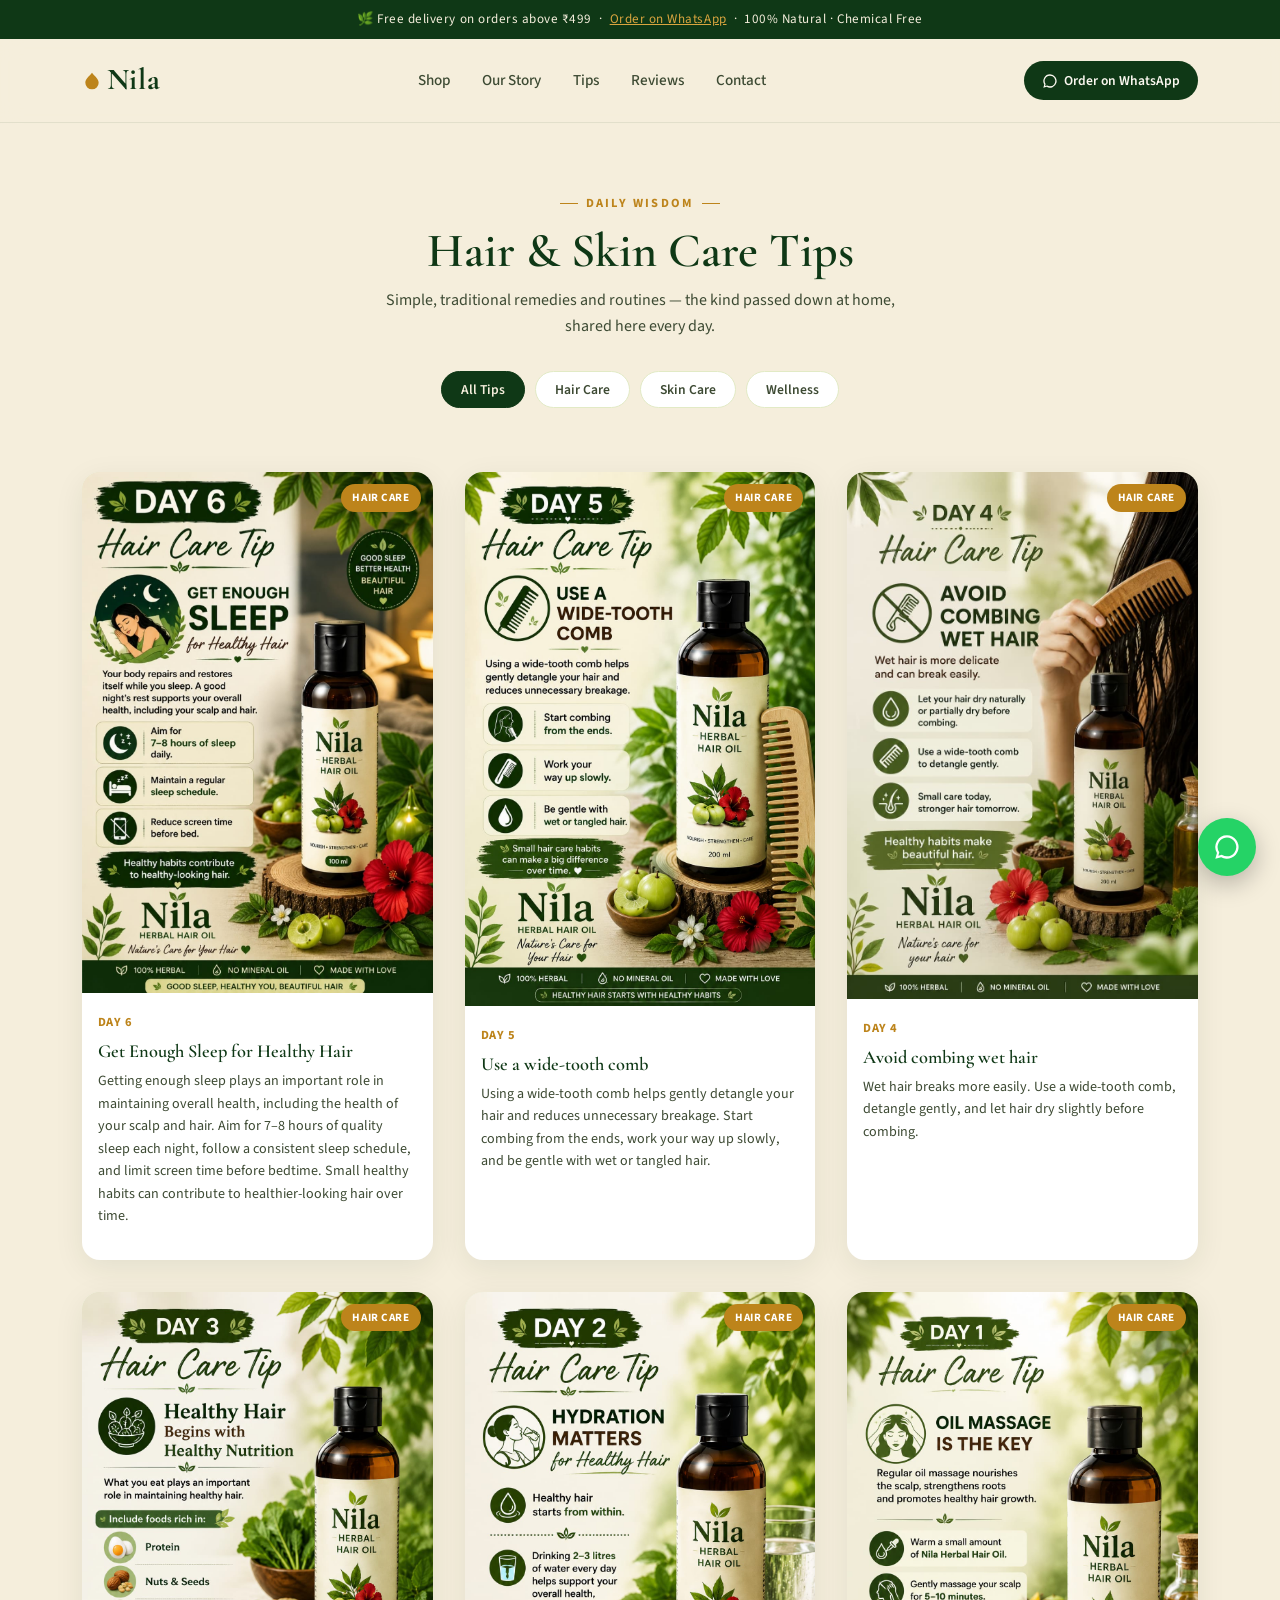
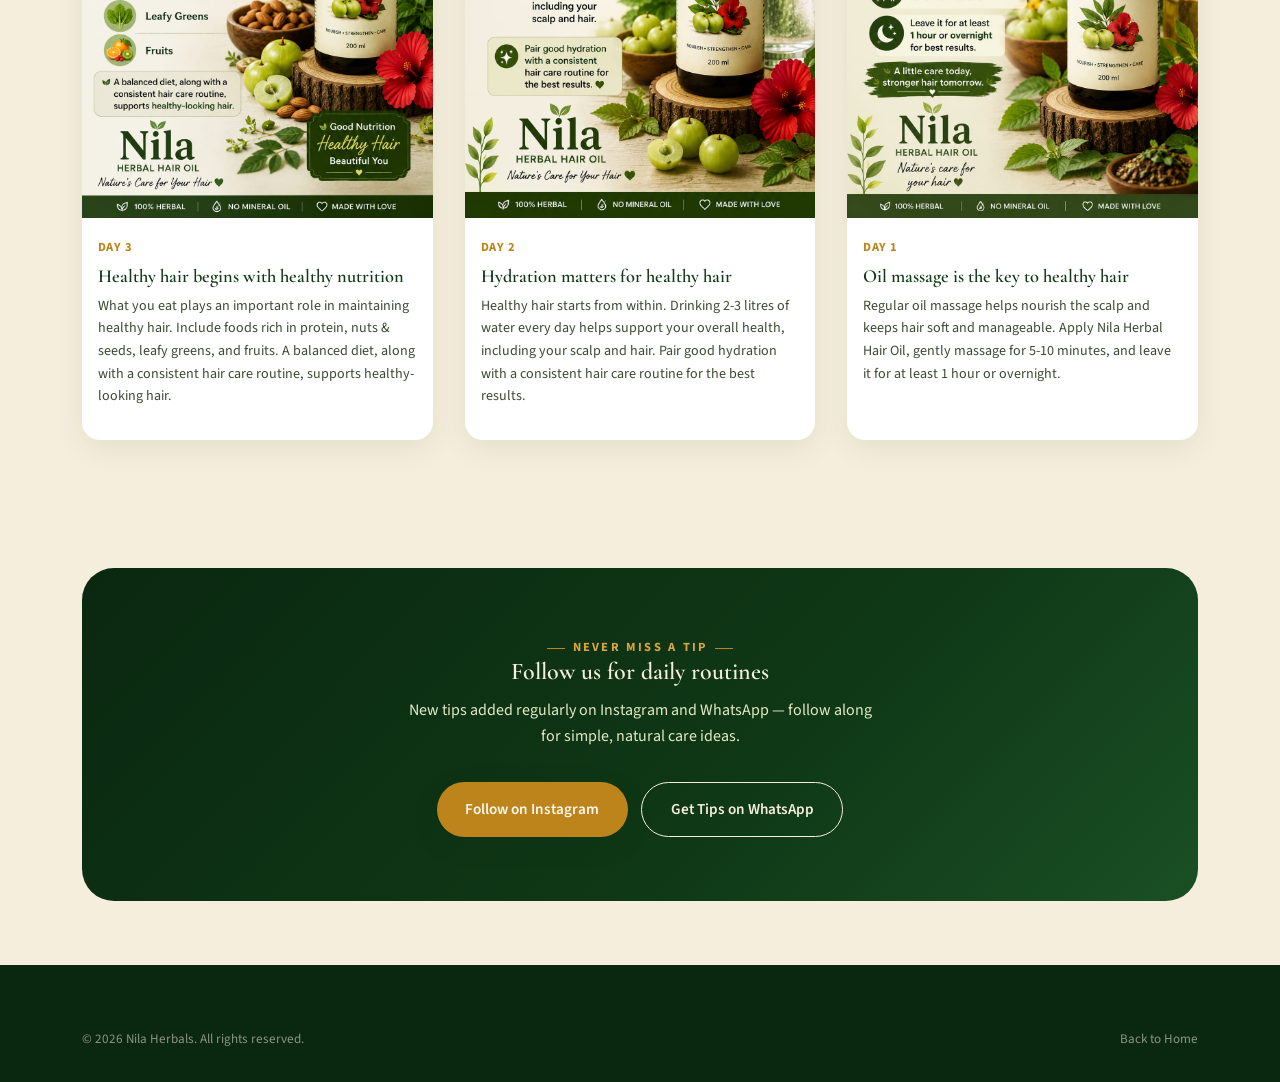
==== commit 3a8d17c4: "Fix product image frame, add click-to-zoom lightbox, move tip badge to top-right, remove placeholder" ====
--- a/tips.html
+++ b/tips.html
@@ -37,10 +37,11 @@
   .tip-img-wrap {
     overflow: hidden; background: var(--sage); position: relative;
     display: flex; align-items: center; justify-content: center;
+    cursor: zoom-in;
   }
   .tip-img-wrap img { width: 100%; height: auto; display: block; object-fit: contain; }
   .tip-category {
-    position: absolute; top: 12px; left: 12px;
+    position: absolute; top: 12px; right: 12px;
     background: var(--gold); color: var(--white); font-size: 0.7rem; font-weight: 700;
     text-transform: uppercase; letter-spacing: 0.05em; padding: 0.3rem 0.7rem; border-radius: 100px;
   }
@@ -190,4 +191,4 @@
   });
 </script>
 </body>
-</html>
+</html>
--- a/assets/css/style.css
+++ b/assets/css/style.css
@@ -379,14 +379,18 @@
   position: relative;
   aspect-ratio: 1 / 1;
   overflow: hidden;
-  background: var(--sage);
+  background: var(--cream-soft);
+  display: flex;
+  align-items: center;
+  justify-content: center;
+  cursor: zoom-in;
 }
 .product-img-wrap img {
   width: 100%; height: 100%;
-  object-fit: cover;
+  object-fit: contain;
   transition: transform 0.4s ease;
 }
-.product-card:hover .product-img-wrap img { transform: scale(1.05); }
+.product-card:hover .product-img-wrap img { transform: scale(1.03); }
 
 .product-tag {
   position: absolute;
@@ -799,3 +803,27 @@
   .stat-item { flex: 1 1 33%; }
   .insta-grid { grid-template-columns: repeat(2, 1fr); }
 }
+
+/* ============ LIGHTBOX (click image to view full size) ============ */
+.lightbox-overlay {
+  position: fixed; inset: 0; z-index: 999;
+  background: rgba(10, 20, 8, 0.88);
+  display: none;
+  align-items: center;
+  justify-content: center;
+  padding: var(--space-md);
+  cursor: zoom-out;
+}
+.lightbox-overlay.active { display: flex; }
+.lightbox-overlay img {
+  max-width: 90vw;
+  max-height: 90vh;
+  object-fit: contain;
+  border-radius: 8px;
+  box-shadow: 0 20px 60px rgba(0,0,0,0.5);
+}
+.lightbox-close {
+  position: absolute; top: 20px; right: 28px;
+  color: var(--cream); font-size: 2.2rem; line-height: 1;
+  cursor: pointer; background: none; border: none;
+}
